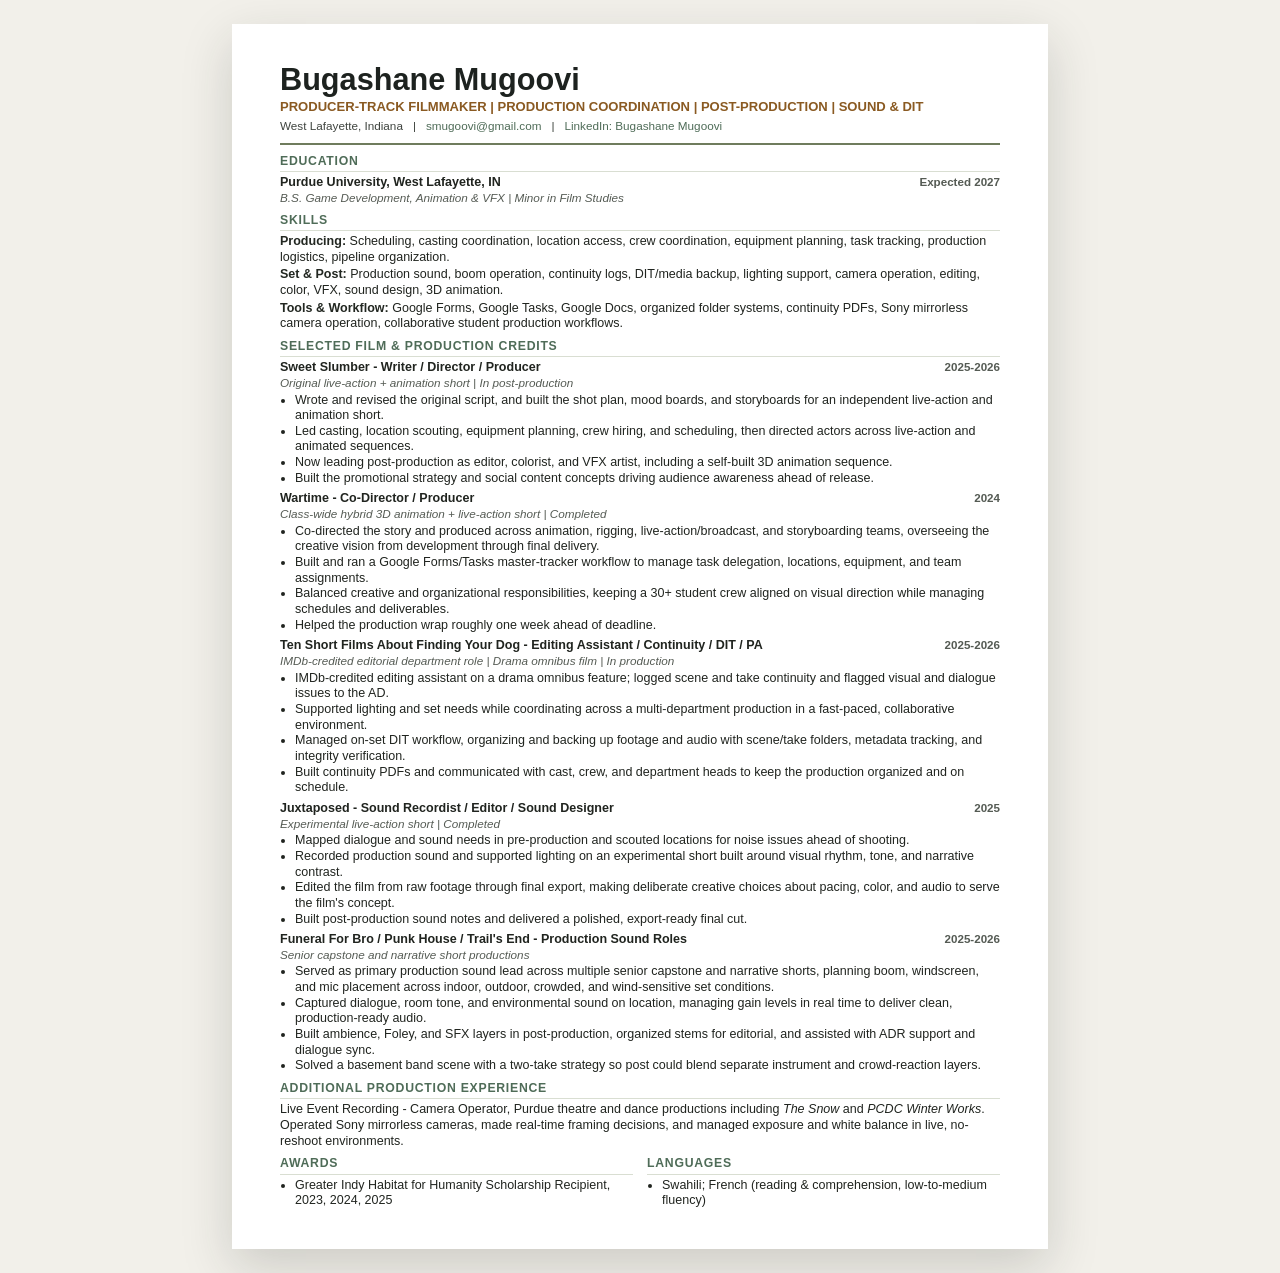
==== Bugashane_Mugoovi_Resume.html @ 5be7dc4b "Add files via upload" ====
<!doctype html>
<html lang="en">
  <head>
    <meta charset="utf-8" />
    <meta name="viewport" content="width=device-width, initial-scale=1" />
    <title>Bugashane Mugoovi | Resume</title>
    <style>
      @page {
        size: letter;
        margin: 0.45in;
      }

      * {
        box-sizing: border-box;
      }

      body {
        margin: 0;
        background: #f2f0ea;
        color: #20241f;
        font-family: Arial, Helvetica, sans-serif;
        font-size: 9.4pt;
        line-height: 1.25;
      }

      a {
        color: #4f6c58;
        text-decoration: none;
      }

      .resume {
        width: 8.5in;
        min-height: 11in;
        margin: 24px auto;
        padding: 0.42in 0.5in;
        background: #fff;
        box-shadow: 0 18px 48px rgba(35, 38, 31, 0.18);
      }

      header {
        display: grid;
        gap: 4px;
        border-bottom: 2px solid #6f7c5d;
        padding-bottom: 9px;
        margin-bottom: 9px;
      }

      h1 {
        margin: 0;
        font-size: 23pt;
        line-height: 1;
        letter-spacing: 0;
        color: #1d221f;
      }

      .headline {
        margin: 0;
        color: #8a5a22;
        font-size: 9.8pt;
        font-weight: 700;
        text-transform: uppercase;
      }

      .contact {
        display: flex;
        flex-wrap: wrap;
        gap: 4px 10px;
        color: #3f443f;
        font-size: 8.8pt;
      }

      section {
        margin-top: 7px;
      }

      h2 {
        margin: 0 0 3px;
        color: #4f6c58;
        font-size: 9.2pt;
        letter-spacing: 0.06em;
        text-transform: uppercase;
        border-bottom: 1px solid #d9ded2;
        padding-bottom: 2px;
      }

      p {
        margin: 0;
      }

      .summary {
        font-size: 9.2pt;
      }

      .item {
        margin-top: 5px;
      }

      .item:first-of-type {
        margin-top: 0;
      }

      .item-title {
        display: flex;
        justify-content: space-between;
        gap: 16px;
        align-items: baseline;
        font-weight: 700;
      }

      .item-title span:last-child {
        color: #555b54;
        font-size: 8.7pt;
        font-weight: 700;
        white-space: nowrap;
      }

      .meta {
        margin-top: 0;
        color: #555b54;
        font-size: 8.8pt;
        font-style: italic;
      }

      ul {
        margin: 2px 0 0 15px;
        padding: 0;
      }

      li {
        margin: 0;
      }

      .compact-list li {
        margin: 0;
      }

      .skills {
        display: grid;
        gap: 2px;
      }

      .skill-line strong {
        color: #222721;
      }

      .two-col {
        display: grid;
        grid-template-columns: 1fr 1fr;
        gap: 14px;
      }

      @media print {
        body {
          background: #fff;
        }

        .resume {
          width: auto;
          min-height: auto;
          margin: 0;
          padding: 0;
          box-shadow: none;
        }

        a {
          color: inherit;
        }
      }
    </style>
  </head>
  <body>
    <main class="resume">
      <header>
        <h1>Bugashane Mugoovi</h1>
        <p class="headline">Producer-Track Filmmaker | Production Coordination | Post-Production | Sound & DIT</p>
        <div class="contact" aria-label="Contact information">
          <span>West Lafayette, Indiana</span>
          <span>|</span>
          <a href="mailto:smugoovi@gmail.com">smugoovi@gmail.com</a>
          <span>|</span>
          <a href="https://www.linkedin.com/in/bugashane-mugoovi/">LinkedIn: Bugashane Mugoovi</a>
        </div>
      </header>

      <section aria-labelledby="education">
        <h2 id="education">Education</h2>
        <div class="item">
          <div class="item-title">
            <span>Purdue University, West Lafayette, IN</span>
            <span>Expected 2027</span>
          </div>
          <p class="meta">B.S. Game Development, Animation & VFX | Minor in Film Studies</p>
        </div>
      </section>

      <section aria-labelledby="skills">
        <h2 id="skills">Skills</h2>
        <div class="skills">
          <p class="skill-line"><strong>Producing:</strong> Scheduling, casting coordination, location access, crew coordination, equipment planning, task tracking, production logistics, pipeline organization.</p>
          <p class="skill-line"><strong>Set & Post:</strong> Production sound, boom operation, continuity logs, DIT/media backup, lighting support, camera operation, editing, color, VFX, sound design, 3D animation.</p>
          <p class="skill-line"><strong>Tools & Workflow:</strong> Google Forms, Google Tasks, Google Docs, organized folder systems, continuity PDFs, Sony mirrorless camera operation, collaborative student production workflows.</p>
        </div>
      </section>

      <section aria-labelledby="credits">
        <h2 id="credits">Selected Film & Production Credits</h2>

        <div class="item">
          <div class="item-title">
            <span>Sweet Slumber - Writer / Director / Producer</span>
            <span>2025-2026</span>
          </div>
          <p class="meta">Original live-action + animation short | In post-production</p>
          <ul>
            <li>Wrote and revised the original script, and built the shot plan, mood boards, and storyboards for an independent live-action and animation short.</li>
            <li>Led casting, location scouting, equipment planning, crew hiring, and scheduling, then directed actors across live-action and animated sequences.</li>
            <li>Now leading post-production as editor, colorist, and VFX artist, including a self-built 3D animation sequence.</li>
            <li>Built the promotional strategy and social content concepts driving audience awareness ahead of release.</li>
          </ul>
        </div>

        <div class="item">
          <div class="item-title">
            <span>Wartime - Co-Director / Producer</span>
            <span>2024</span>
          </div>
          <p class="meta">Class-wide hybrid 3D animation + live-action short | Completed</p>
          <ul>
            <li>Co-directed the story and produced across animation, rigging, live-action/broadcast, and storyboarding teams, overseeing the creative vision from development through final delivery.</li>
            <li>Built and ran a Google Forms/Tasks master-tracker workflow to manage task delegation, locations, equipment, and team assignments.</li>
            <li>Balanced creative and organizational responsibilities, keeping a 30+ student crew aligned on visual direction while managing schedules and deliverables.</li>
            <li>Helped the production wrap roughly one week ahead of deadline.</li>
          </ul>
        </div>

        <div class="item">
          <div class="item-title">
            <span>Ten Short Films About Finding Your Dog - Editing Assistant / Continuity / DIT / PA</span>
            <span>2025-2026</span>
          </div>
          <p class="meta">IMDb-credited editorial department role | Drama omnibus film | In production</p>
          <ul>
            <li>IMDb-credited editing assistant on a drama omnibus feature; logged scene and take continuity and flagged visual and dialogue issues to the AD.</li>
            <li>Supported lighting and set needs while coordinating across a multi-department production in a fast-paced, collaborative environment.</li>
            <li>Managed on-set DIT workflow, organizing and backing up footage and audio with scene/take folders, metadata tracking, and integrity verification.</li>
            <li>Built continuity PDFs and communicated with cast, crew, and department heads to keep the production organized and on schedule.</li>
          </ul>
        </div>

        <div class="item">
          <div class="item-title">
            <span>Juxtaposed - Sound Recordist / Editor / Sound Designer</span>
            <span>2025</span>
          </div>
          <p class="meta">Experimental live-action short | Completed</p>
          <ul>
            <li>Mapped dialogue and sound needs in pre-production and scouted locations for noise issues ahead of shooting.</li>
            <li>Recorded production sound and supported lighting on an experimental short built around visual rhythm, tone, and narrative contrast.</li>
            <li>Edited the film from raw footage through final export, making deliberate creative choices about pacing, color, and audio to serve the film's concept.</li>
            <li>Built post-production sound notes and delivered a polished, export-ready final cut.</li>
          </ul>
        </div>

        <div class="item">
          <div class="item-title">
            <span>Funeral For Bro / Punk House / Trail's End - Production Sound Roles</span>
            <span>2025-2026</span>
          </div>
          <p class="meta">Senior capstone and narrative short productions</p>
          <ul>
            <li>Served as primary production sound lead across multiple senior capstone and narrative shorts, planning boom, windscreen, and mic placement across indoor, outdoor, crowded, and wind-sensitive set conditions.</li>
            <li>Captured dialogue, room tone, and environmental sound on location, managing gain levels in real time to deliver clean, production-ready audio.</li>
            <li>Built ambience, Foley, and SFX layers in post-production, organized stems for editorial, and assisted with ADR support and dialogue sync.</li>
            <li>Solved a basement band scene with a two-take strategy so post could blend separate instrument and crowd-reaction layers.</li>
          </ul>
        </div>
      </section>

      <section aria-labelledby="additional">
        <h2 id="additional">Additional Production Experience</h2>
        <p>
          Live Event Recording - Camera Operator, Purdue theatre and dance productions including <em>The Snow</em> and
          <em>PCDC Winter Works</em>. Operated Sony mirrorless cameras, made real-time framing decisions, and managed
          exposure and white balance in live, no-reshoot environments.
        </p>
      </section>

      <section class="two-col" aria-label="Awards and languages">
        <div>
          <h2>Awards</h2>
          <ul class="compact-list">
            <li>Greater Indy Habitat for Humanity Scholarship Recipient, 2023, 2024, 2025</li>
          </ul>
        </div>
        <div>
          <h2>Languages</h2>
          <ul class="compact-list">
            <li>Swahili; French (reading & comprehension, low-to-medium fluency)</li>
          </ul>
        </div>
      </section>
    </main>
  </body>
</html>
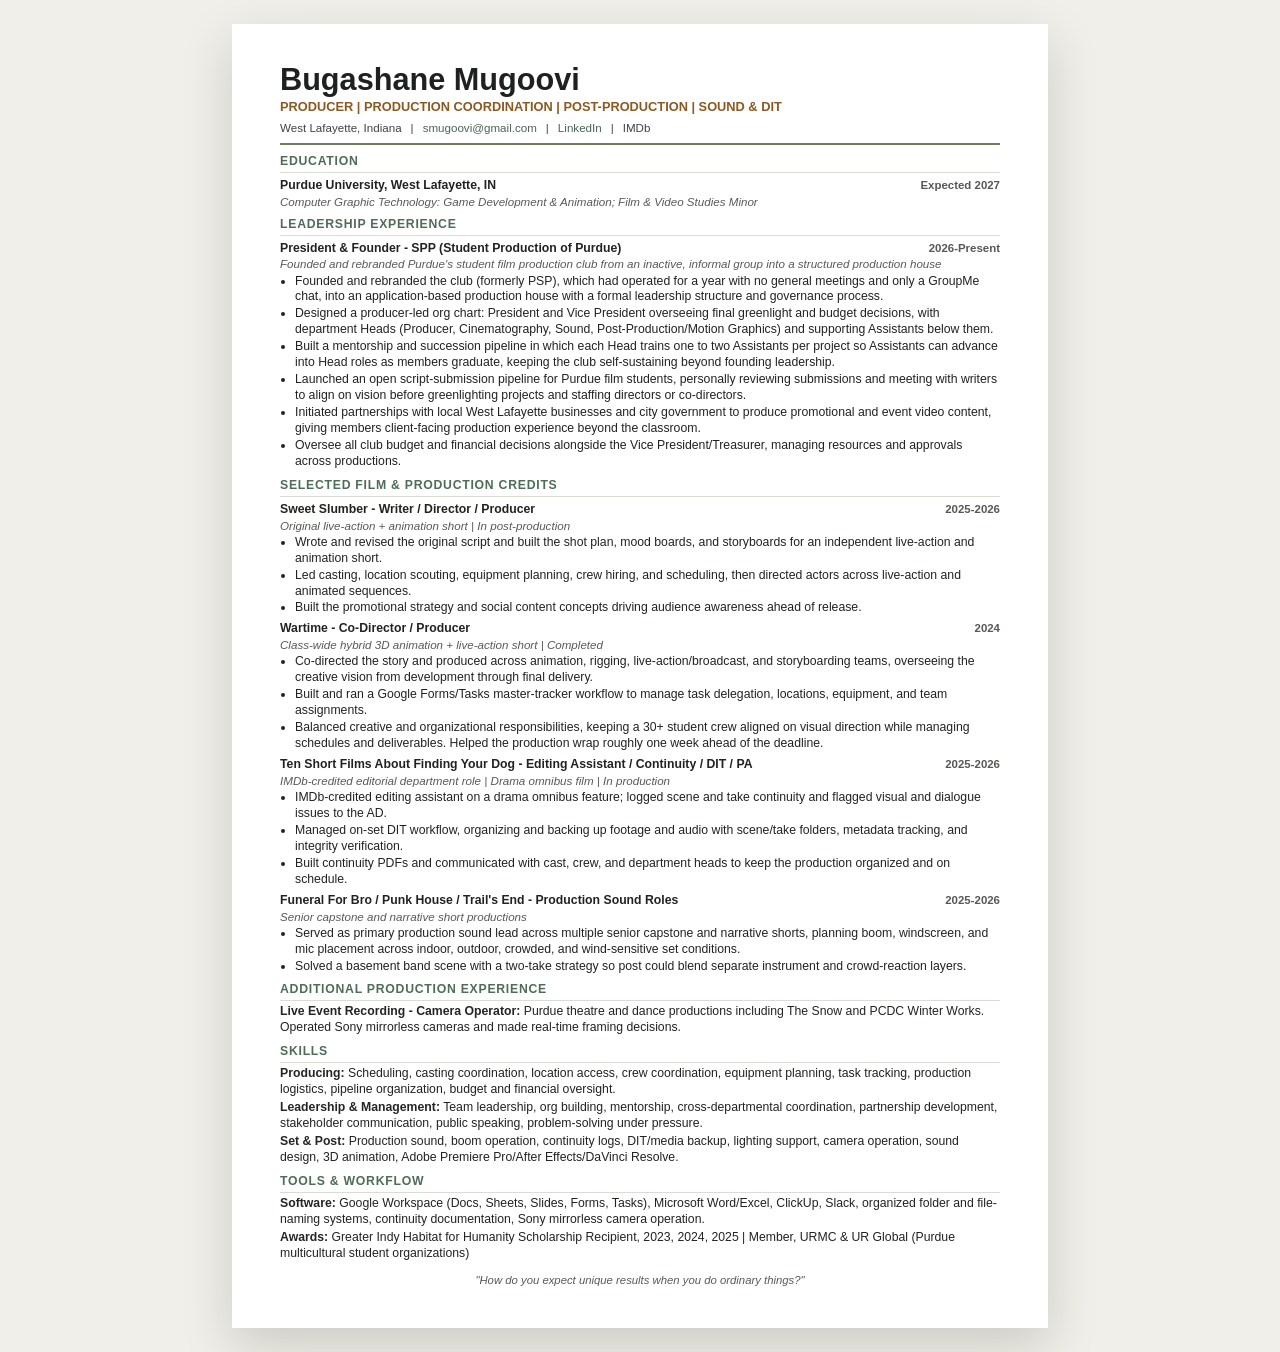
==== commit 37562a58: "Add files via upload" ====
--- a/Bugashane_Mugoovi_Resume.html
+++ b/Bugashane_Mugoovi_Resume.html
@@ -5,300 +5,126 @@
     <meta name="viewport" content="width=device-width, initial-scale=1" />
     <title>Bugashane Mugoovi | Resume</title>
     <style>
-      @page {
-        size: letter;
-        margin: 0.45in;
-      }
-
-      * {
-        box-sizing: border-box;
-      }
-
-      body {
-        margin: 0;
-        background: #f2f0ea;
-        color: #20241f;
-        font-family: Arial, Helvetica, sans-serif;
-        font-size: 9.4pt;
-        line-height: 1.25;
-      }
-
-      a {
-        color: #4f6c58;
-        text-decoration: none;
-      }
-
-      .resume {
-        width: 8.5in;
-        min-height: 11in;
-        margin: 24px auto;
-        padding: 0.42in 0.5in;
-        background: #fff;
-        box-shadow: 0 18px 48px rgba(35, 38, 31, 0.18);
-      }
-
-      header {
-        display: grid;
-        gap: 4px;
-        border-bottom: 2px solid #6f7c5d;
-        padding-bottom: 9px;
-        margin-bottom: 9px;
-      }
-
-      h1 {
-        margin: 0;
-        font-size: 23pt;
-        line-height: 1;
-        letter-spacing: 0;
-        color: #1d221f;
-      }
-
-      .headline {
-        margin: 0;
-        color: #8a5a22;
-        font-size: 9.8pt;
-        font-weight: 700;
-        text-transform: uppercase;
-      }
-
-      .contact {
-        display: flex;
-        flex-wrap: wrap;
-        gap: 4px 10px;
-        color: #3f443f;
-        font-size: 8.8pt;
-      }
-
-      section {
-        margin-top: 7px;
-      }
-
-      h2 {
-        margin: 0 0 3px;
-        color: #4f6c58;
-        font-size: 9.2pt;
-        letter-spacing: 0.06em;
-        text-transform: uppercase;
-        border-bottom: 1px solid #d9ded2;
-        padding-bottom: 2px;
-      }
-
-      p {
-        margin: 0;
-      }
-
-      .summary {
-        font-size: 9.2pt;
-      }
-
-      .item {
-        margin-top: 5px;
-      }
-
-      .item:first-of-type {
-        margin-top: 0;
-      }
-
-      .item-title {
-        display: flex;
-        justify-content: space-between;
-        gap: 16px;
-        align-items: baseline;
-        font-weight: 700;
-      }
-
-      .item-title span:last-child {
-        color: #555b54;
-        font-size: 8.7pt;
-        font-weight: 700;
-        white-space: nowrap;
-      }
-
-      .meta {
-        margin-top: 0;
-        color: #555b54;
-        font-size: 8.8pt;
-        font-style: italic;
-      }
-
-      ul {
-        margin: 2px 0 0 15px;
-        padding: 0;
-      }
-
-      li {
-        margin: 0;
-      }
-
-      .compact-list li {
-        margin: 0;
-      }
-
-      .skills {
-        display: grid;
-        gap: 2px;
-      }
-
-      .skill-line strong {
-        color: #222721;
-      }
-
-      .two-col {
-        display: grid;
-        grid-template-columns: 1fr 1fr;
-        gap: 14px;
-      }
-
-      @media print {
-        body {
-          background: #fff;
-        }
-
-        .resume {
-          width: auto;
-          min-height: auto;
-          margin: 0;
-          padding: 0;
-          box-shadow: none;
-        }
-
-        a {
-          color: inherit;
-        }
-      }
+      @page { size: letter; margin: 0.45in; }
+      * { box-sizing: border-box; }
+      body { margin: 0; background: #f1efe9; color: #20241f; font-family: Arial, Helvetica, sans-serif; font-size: 9.2pt; line-height: 1.3; }
+      a { color: #496554; text-decoration: none; }
+      .resume { width: 8.5in; min-height: 11in; margin: 24px auto; padding: 0.42in 0.5in; background: #fff; box-shadow: 0 18px 48px rgba(35, 38, 31, 0.18); }
+      header { display: grid; gap: 4px; margin-bottom: 9px; padding-bottom: 8px; border-bottom: 2px solid #6f7c5d; }
+      h1 { margin: 0; color: #1d221f; font-size: 23pt; line-height: 1; }
+      .headline { margin: 0; color: #8a5a22; font-size: 9.6pt; font-weight: 700; text-transform: uppercase; }
+      .contact { display: flex; flex-wrap: wrap; gap: 3px 9px; color: #3f443f; font-size: 8.7pt; }
+      section { margin-top: 8px; }
+      h2 { margin: 0 0 3px; padding-bottom: 2px; border-bottom: 1px solid #d9ded2; color: #4f6c58; font-size: 9.2pt; letter-spacing: 0.06em; text-transform: uppercase; }
+      p { margin: 0; }
+      .item { margin-top: 5px; }
+      .item-title { display: flex; align-items: baseline; justify-content: space-between; gap: 14px; font-weight: 700; }
+      .item-title span:last-child { color: #555b54; font-size: 8.6pt; white-space: nowrap; }
+      .meta { color: #555b54; font-size: 8.7pt; font-style: italic; }
+      ul { margin: 2px 0 0 15px; padding: 0; }
+      li { margin: 0 0 1px; }
+      .skill-line { margin-top: 2px; }
+      .skill-line strong { color: #222721; }
+      .closing-quote { margin-top: 11px; color: #555b54; font-size: 8.5pt; font-style: italic; text-align: center; }
+      @media print { body { background: #fff; } .resume { width: auto; min-height: auto; margin: 0; padding: 0; box-shadow: none; } a { color: inherit; } }
+      @media (max-width: 760px) { .resume { width: 100%; margin: 0; padding: 24px 20px; box-shadow: none; } .item-title { display: block; } .item-title span:last-child { display: block; margin-top: 2px; } }
     </style>
   </head>
   <body>
     <main class="resume">
       <header>
         <h1>Bugashane Mugoovi</h1>
-        <p class="headline">Producer-Track Filmmaker | Production Coordination | Post-Production | Sound & DIT</p>
-        <div class="contact" aria-label="Contact information">
-          <span>West Lafayette, Indiana</span>
-          <span>|</span>
-          <a href="mailto:smugoovi@gmail.com">smugoovi@gmail.com</a>
-          <span>|</span>
-          <a href="https://www.linkedin.com/in/bugashane-mugoovi/">LinkedIn: Bugashane Mugoovi</a>
+        <p class="headline">Producer | Production Coordination | Post-Production | Sound &amp; DIT</p>
+        <div class="contact">
+          <span>West Lafayette, Indiana</span><span>|</span>
+          <a href="mailto:smugoovi@gmail.com">smugoovi@gmail.com</a><span>|</span>
+          <a href="https://www.linkedin.com/in/bugashane-mugoovi/">LinkedIn</a><span>|</span>
+          <span>IMDb</span>
         </div>
       </header>
 
-      <section aria-labelledby="education">
-        <h2 id="education">Education</h2>
+      <section>
+        <h2>Education</h2>
         <div class="item">
-          <div class="item-title">
-            <span>Purdue University, West Lafayette, IN</span>
-            <span>Expected 2027</span>
-          </div>
-          <p class="meta">B.S. Game Development, Animation & VFX | Minor in Film Studies</p>
+          <div class="item-title"><span>Purdue University, West Lafayette, IN</span><span>Expected 2027</span></div>
+          <p class="meta">Computer Graphic Technology: Game Development &amp; Animation; Film &amp; Video Studies Minor</p>
         </div>
       </section>
 
-      <section aria-labelledby="skills">
-        <h2 id="skills">Skills</h2>
-        <div class="skills">
-          <p class="skill-line"><strong>Producing:</strong> Scheduling, casting coordination, location access, crew coordination, equipment planning, task tracking, production logistics, pipeline organization.</p>
-          <p class="skill-line"><strong>Set & Post:</strong> Production sound, boom operation, continuity logs, DIT/media backup, lighting support, camera operation, editing, color, VFX, sound design, 3D animation.</p>
-          <p class="skill-line"><strong>Tools & Workflow:</strong> Google Forms, Google Tasks, Google Docs, organized folder systems, continuity PDFs, Sony mirrorless camera operation, collaborative student production workflows.</p>
+      <section>
+        <h2>Leadership Experience</h2>
+        <div class="item">
+          <div class="item-title"><span>President &amp; Founder - SPP (Student Production of Purdue)</span><span>2026-Present</span></div>
+          <p class="meta">Founded and rebranded Purdue's student film production club from an inactive, informal group into a structured production house</p>
+          <ul>
+            <li>Founded and rebranded the club (formerly PSP), which had operated for a year with no general meetings and only a GroupMe chat, into an application-based production house with a formal leadership structure and governance process.</li>
+            <li>Designed a producer-led org chart: President and Vice President overseeing final greenlight and budget decisions, with department Heads (Producer, Cinematography, Sound, Post-Production/Motion Graphics) and supporting Assistants below them.</li>
+            <li>Built a mentorship and succession pipeline in which each Head trains one to two Assistants per project so Assistants can advance into Head roles as members graduate, keeping the club self-sustaining beyond founding leadership.</li>
+            <li>Launched an open script-submission pipeline for Purdue film students, personally reviewing submissions and meeting with writers to align on vision before greenlighting projects and staffing directors or co-directors.</li>
+            <li>Initiated partnerships with local West Lafayette businesses and city government to produce promotional and event video content, giving members client-facing production experience beyond the classroom.</li>
+            <li>Oversee all club budget and financial decisions alongside the Vice President/Treasurer, managing resources and approvals across productions.</li>
+          </ul>
         </div>
       </section>
 
-      <section aria-labelledby="credits">
-        <h2 id="credits">Selected Film & Production Credits</h2>
-
+      <section>
+        <h2>Selected Film &amp; Production Credits</h2>
         <div class="item">
-          <div class="item-title">
-            <span>Sweet Slumber - Writer / Director / Producer</span>
-            <span>2025-2026</span>
-          </div>
+          <div class="item-title"><span>Sweet Slumber - Writer / Director / Producer</span><span>2025-2026</span></div>
           <p class="meta">Original live-action + animation short | In post-production</p>
           <ul>
-            <li>Wrote and revised the original script, and built the shot plan, mood boards, and storyboards for an independent live-action and animation short.</li>
+            <li>Wrote and revised the original script and built the shot plan, mood boards, and storyboards for an independent live-action and animation short.</li>
             <li>Led casting, location scouting, equipment planning, crew hiring, and scheduling, then directed actors across live-action and animated sequences.</li>
-            <li>Now leading post-production as editor, colorist, and VFX artist, including a self-built 3D animation sequence.</li>
             <li>Built the promotional strategy and social content concepts driving audience awareness ahead of release.</li>
           </ul>
         </div>
-
         <div class="item">
-          <div class="item-title">
-            <span>Wartime - Co-Director / Producer</span>
-            <span>2024</span>
-          </div>
+          <div class="item-title"><span>Wartime - Co-Director / Producer</span><span>2024</span></div>
           <p class="meta">Class-wide hybrid 3D animation + live-action short | Completed</p>
           <ul>
             <li>Co-directed the story and produced across animation, rigging, live-action/broadcast, and storyboarding teams, overseeing the creative vision from development through final delivery.</li>
             <li>Built and ran a Google Forms/Tasks master-tracker workflow to manage task delegation, locations, equipment, and team assignments.</li>
-            <li>Balanced creative and organizational responsibilities, keeping a 30+ student crew aligned on visual direction while managing schedules and deliverables.</li>
-            <li>Helped the production wrap roughly one week ahead of deadline.</li>
+            <li>Balanced creative and organizational responsibilities, keeping a 30+ student crew aligned on visual direction while managing schedules and deliverables. Helped the production wrap roughly one week ahead of the deadline.</li>
           </ul>
         </div>
-
         <div class="item">
-          <div class="item-title">
-            <span>Ten Short Films About Finding Your Dog - Editing Assistant / Continuity / DIT / PA</span>
-            <span>2025-2026</span>
-          </div>
+          <div class="item-title"><span>Ten Short Films About Finding Your Dog - Editing Assistant / Continuity / DIT / PA</span><span>2025-2026</span></div>
           <p class="meta">IMDb-credited editorial department role | Drama omnibus film | In production</p>
           <ul>
             <li>IMDb-credited editing assistant on a drama omnibus feature; logged scene and take continuity and flagged visual and dialogue issues to the AD.</li>
-            <li>Supported lighting and set needs while coordinating across a multi-department production in a fast-paced, collaborative environment.</li>
             <li>Managed on-set DIT workflow, organizing and backing up footage and audio with scene/take folders, metadata tracking, and integrity verification.</li>
             <li>Built continuity PDFs and communicated with cast, crew, and department heads to keep the production organized and on schedule.</li>
           </ul>
         </div>
-
         <div class="item">
-          <div class="item-title">
-            <span>Juxtaposed - Sound Recordist / Editor / Sound Designer</span>
-            <span>2025</span>
-          </div>
-          <p class="meta">Experimental live-action short | Completed</p>
-          <ul>
-            <li>Mapped dialogue and sound needs in pre-production and scouted locations for noise issues ahead of shooting.</li>
-            <li>Recorded production sound and supported lighting on an experimental short built around visual rhythm, tone, and narrative contrast.</li>
-            <li>Edited the film from raw footage through final export, making deliberate creative choices about pacing, color, and audio to serve the film's concept.</li>
-            <li>Built post-production sound notes and delivered a polished, export-ready final cut.</li>
-          </ul>
-        </div>
-
-        <div class="item">
-          <div class="item-title">
-            <span>Funeral For Bro / Punk House / Trail's End - Production Sound Roles</span>
-            <span>2025-2026</span>
-          </div>
+          <div class="item-title"><span>Funeral For Bro / Punk House / Trail's End - Production Sound Roles</span><span>2025-2026</span></div>
           <p class="meta">Senior capstone and narrative short productions</p>
           <ul>
             <li>Served as primary production sound lead across multiple senior capstone and narrative shorts, planning boom, windscreen, and mic placement across indoor, outdoor, crowded, and wind-sensitive set conditions.</li>
-            <li>Captured dialogue, room tone, and environmental sound on location, managing gain levels in real time to deliver clean, production-ready audio.</li>
-            <li>Built ambience, Foley, and SFX layers in post-production, organized stems for editorial, and assisted with ADR support and dialogue sync.</li>
             <li>Solved a basement band scene with a two-take strategy so post could blend separate instrument and crowd-reaction layers.</li>
           </ul>
         </div>
       </section>
 
-      <section aria-labelledby="additional">
-        <h2 id="additional">Additional Production Experience</h2>
-        <p>
-          Live Event Recording - Camera Operator, Purdue theatre and dance productions including <em>The Snow</em> and
-          <em>PCDC Winter Works</em>. Operated Sony mirrorless cameras, made real-time framing decisions, and managed
-          exposure and white balance in live, no-reshoot environments.
-        </p>
+      <section>
+        <h2>Additional Production Experience</h2>
+        <p class="skill-line"><strong>Live Event Recording - Camera Operator:</strong> Purdue theatre and dance productions including The Snow and PCDC Winter Works. Operated Sony mirrorless cameras and made real-time framing decisions.</p>
       </section>
 
-      <section class="two-col" aria-label="Awards and languages">
-        <div>
-          <h2>Awards</h2>
-          <ul class="compact-list">
-            <li>Greater Indy Habitat for Humanity Scholarship Recipient, 2023, 2024, 2025</li>
-          </ul>
-        </div>
-        <div>
-          <h2>Languages</h2>
-          <ul class="compact-list">
-            <li>Swahili; French (reading & comprehension, low-to-medium fluency)</li>
-          </ul>
-        </div>
+      <section>
+        <h2>Skills</h2>
+        <p class="skill-line"><strong>Producing:</strong> Scheduling, casting coordination, location access, crew coordination, equipment planning, task tracking, production logistics, pipeline organization, budget and financial oversight.</p>
+        <p class="skill-line"><strong>Leadership &amp; Management:</strong> Team leadership, org building, mentorship, cross-departmental coordination, partnership development, stakeholder communication, public speaking, problem-solving under pressure.</p>
+        <p class="skill-line"><strong>Set &amp; Post:</strong> Production sound, boom operation, continuity logs, DIT/media backup, lighting support, camera operation, sound design, 3D animation, Adobe Premiere Pro/After Effects/DaVinci Resolve.</p>
       </section>
+
+      <section>
+        <h2>Tools &amp; Workflow</h2>
+        <p class="skill-line"><strong>Software:</strong> Google Workspace (Docs, Sheets, Slides, Forms, Tasks), Microsoft Word/Excel, ClickUp, Slack, organized folder and file-naming systems, continuity documentation, Sony mirrorless camera operation.</p>
+        <p class="skill-line"><strong>Awards:</strong> Greater Indy Habitat for Humanity Scholarship Recipient, 2023, 2024, 2025 | Member, URMC &amp; UR Global (Purdue multicultural student organizations)</p>
+      </section>
+
+      <p class="closing-quote">"How do you expect unique results when you do ordinary things?"</p>
     </main>
   </body>
 </html>
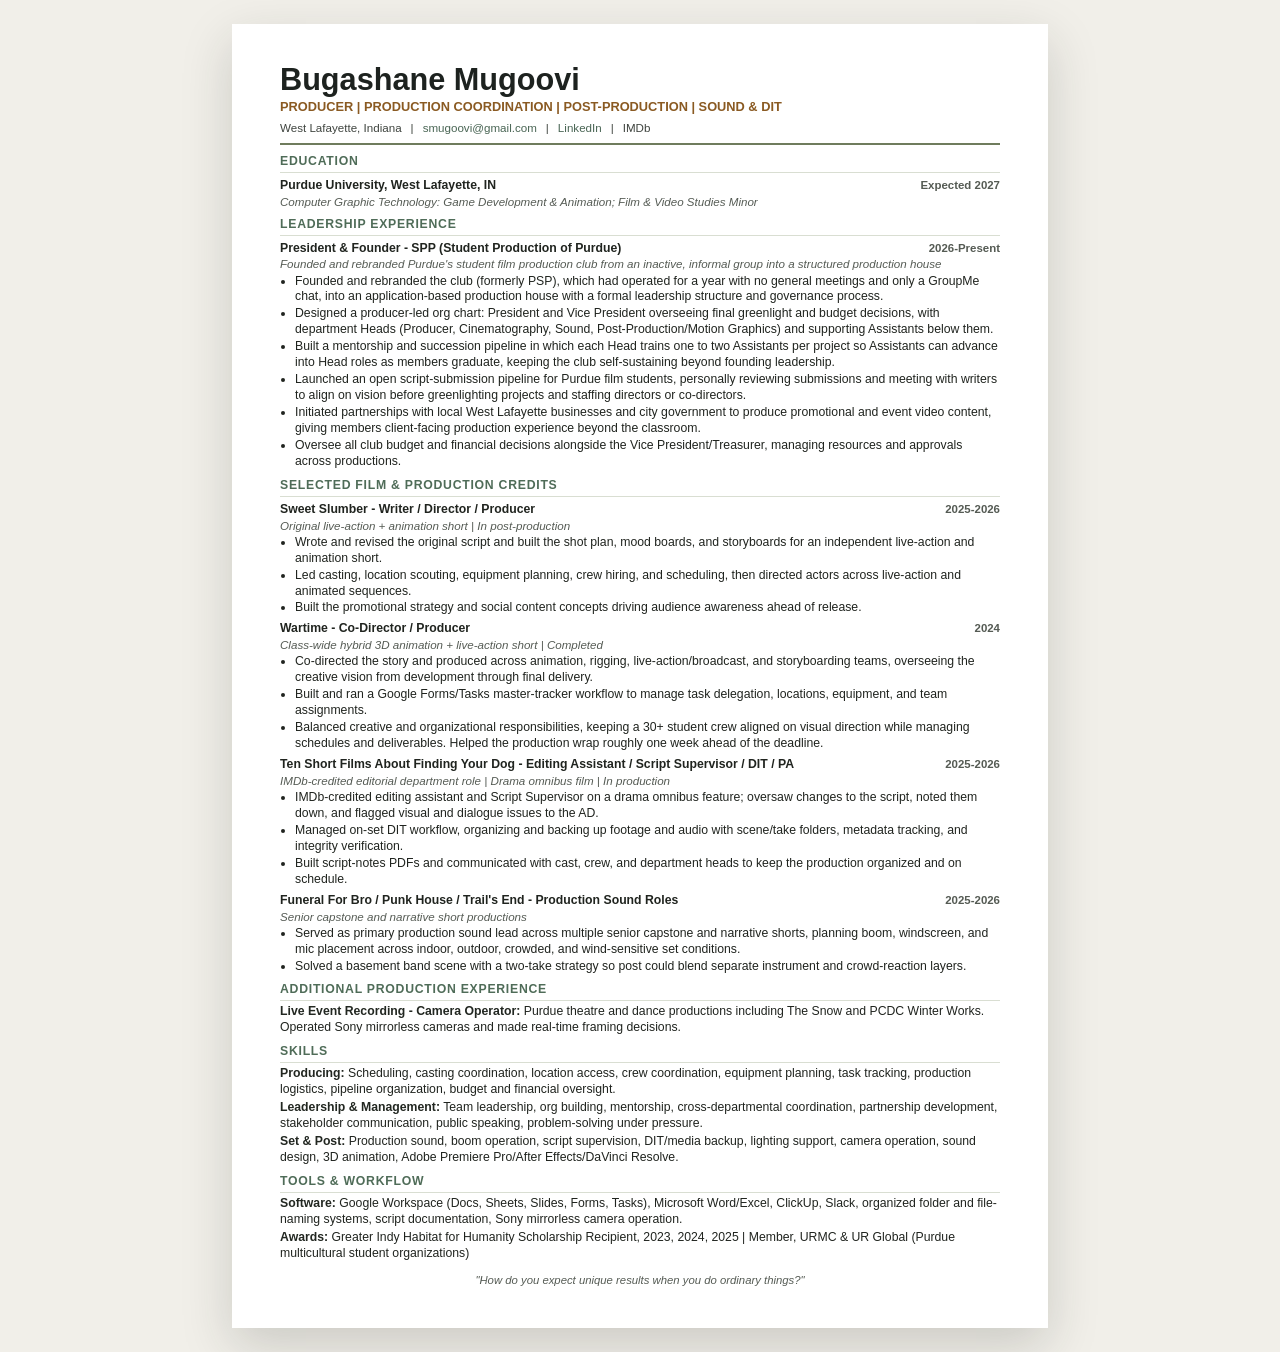
==== commit abbf37b3: "Update portfolio: IMDb, project copy, carousel, and filmography" ====
--- a/Bugashane_Mugoovi_Resume.html
+++ b/Bugashane_Mugoovi_Resume.html
@@ -88,12 +88,12 @@
           </ul>
         </div>
         <div class="item">
-          <div class="item-title"><span>Ten Short Films About Finding Your Dog - Editing Assistant / Continuity / DIT / PA</span><span>2025-2026</span></div>
+          <div class="item-title"><span>Ten Short Films About Finding Your Dog - Editing Assistant / Script Supervisor / DIT / PA</span><span>2025-2026</span></div>
           <p class="meta">IMDb-credited editorial department role | Drama omnibus film | In production</p>
           <ul>
-            <li>IMDb-credited editing assistant on a drama omnibus feature; logged scene and take continuity and flagged visual and dialogue issues to the AD.</li>
+            <li>IMDb-credited editing assistant and Script Supervisor on a drama omnibus feature; oversaw changes to the script, noted them down, and flagged visual and dialogue issues to the AD.</li>
             <li>Managed on-set DIT workflow, organizing and backing up footage and audio with scene/take folders, metadata tracking, and integrity verification.</li>
-            <li>Built continuity PDFs and communicated with cast, crew, and department heads to keep the production organized and on schedule.</li>
+            <li>Built script-notes PDFs and communicated with cast, crew, and department heads to keep the production organized and on schedule.</li>
           </ul>
         </div>
         <div class="item">
@@ -115,12 +115,12 @@
         <h2>Skills</h2>
         <p class="skill-line"><strong>Producing:</strong> Scheduling, casting coordination, location access, crew coordination, equipment planning, task tracking, production logistics, pipeline organization, budget and financial oversight.</p>
         <p class="skill-line"><strong>Leadership &amp; Management:</strong> Team leadership, org building, mentorship, cross-departmental coordination, partnership development, stakeholder communication, public speaking, problem-solving under pressure.</p>
-        <p class="skill-line"><strong>Set &amp; Post:</strong> Production sound, boom operation, continuity logs, DIT/media backup, lighting support, camera operation, sound design, 3D animation, Adobe Premiere Pro/After Effects/DaVinci Resolve.</p>
+        <p class="skill-line"><strong>Set &amp; Post:</strong> Production sound, boom operation, script supervision, DIT/media backup, lighting support, camera operation, sound design, 3D animation, Adobe Premiere Pro/After Effects/DaVinci Resolve.</p>
       </section>
 
       <section>
         <h2>Tools &amp; Workflow</h2>
-        <p class="skill-line"><strong>Software:</strong> Google Workspace (Docs, Sheets, Slides, Forms, Tasks), Microsoft Word/Excel, ClickUp, Slack, organized folder and file-naming systems, continuity documentation, Sony mirrorless camera operation.</p>
+        <p class="skill-line"><strong>Software:</strong> Google Workspace (Docs, Sheets, Slides, Forms, Tasks), Microsoft Word/Excel, ClickUp, Slack, organized folder and file-naming systems, script documentation, Sony mirrorless camera operation.</p>
         <p class="skill-line"><strong>Awards:</strong> Greater Indy Habitat for Humanity Scholarship Recipient, 2023, 2024, 2025 | Member, URMC &amp; UR Global (Purdue multicultural student organizations)</p>
       </section>
 
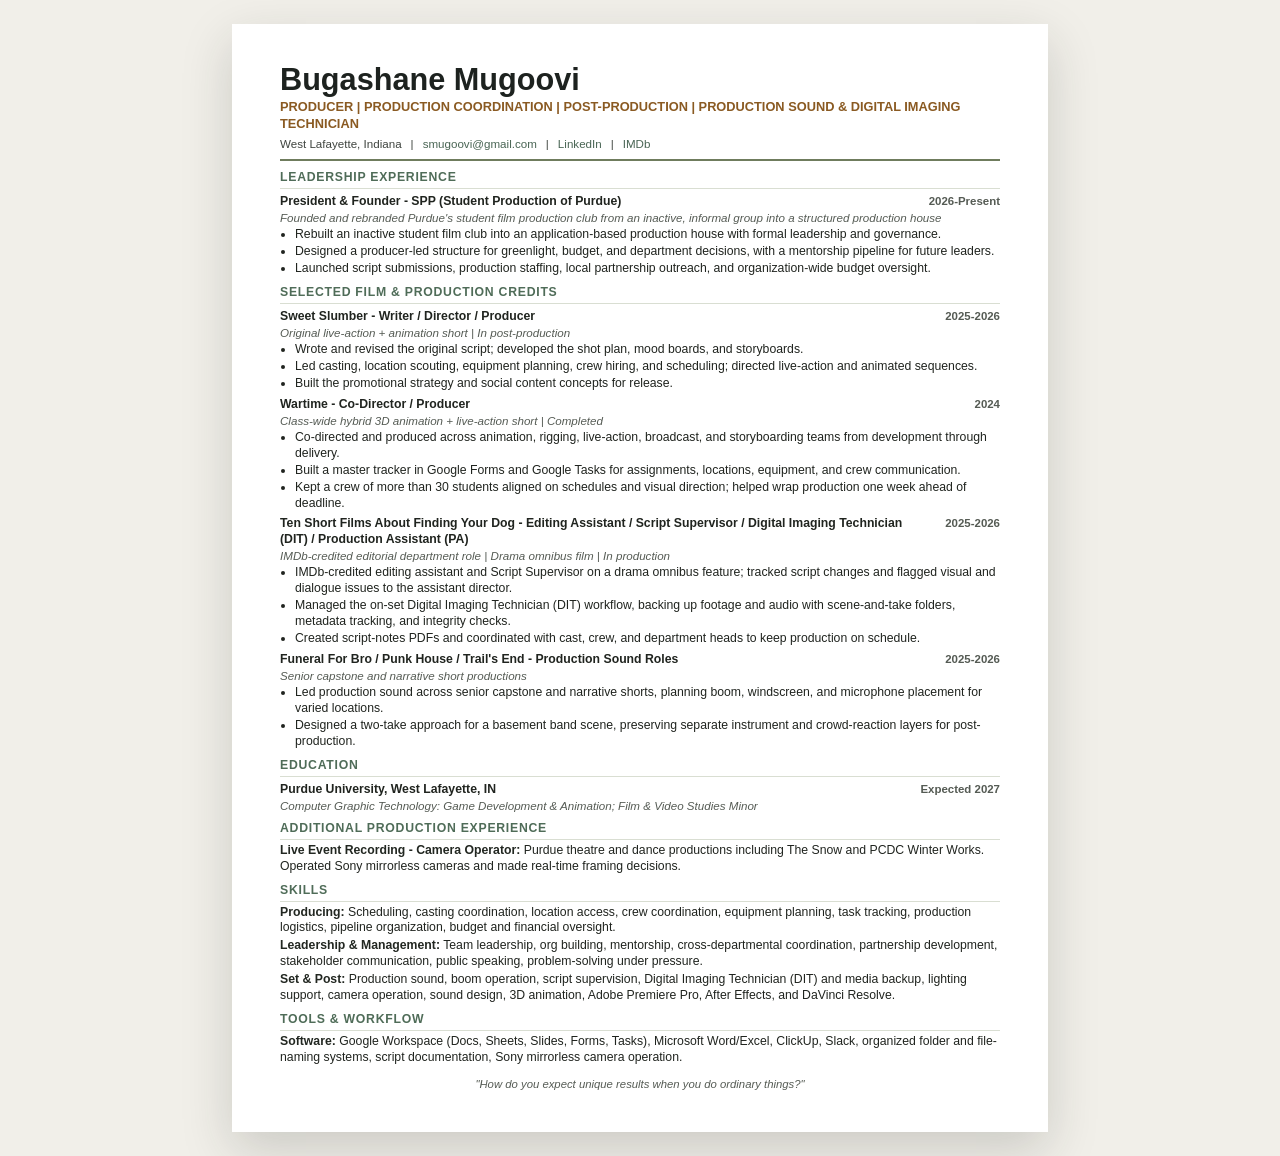
==== commit e2850524: "Update resume layout and IMDb link" ====
--- a/Bugashane_Mugoovi_Resume.html
+++ b/Bugashane_Mugoovi_Resume.html
@@ -34,22 +34,14 @@
     <main class="resume">
       <header>
         <h1>Bugashane Mugoovi</h1>
-        <p class="headline">Producer | Production Coordination | Post-Production | Sound &amp; DIT</p>
+        <p class="headline">Producer | Production Coordination | Post-Production | Production Sound &amp; Digital Imaging Technician</p>
         <div class="contact">
           <span>West Lafayette, Indiana</span><span>|</span>
           <a href="mailto:smugoovi@gmail.com">smugoovi@gmail.com</a><span>|</span>
           <a href="https://www.linkedin.com/in/bugashane-mugoovi/">LinkedIn</a><span>|</span>
-          <span>IMDb</span>
+          <a href="https://www.imdb.com/name/nm18437627/?ref_=nmmi_ov_bk">IMDb</a>
         </div>
       </header>
-
-      <section>
-        <h2>Education</h2>
-        <div class="item">
-          <div class="item-title"><span>Purdue University, West Lafayette, IN</span><span>Expected 2027</span></div>
-          <p class="meta">Computer Graphic Technology: Game Development &amp; Animation; Film &amp; Video Studies Minor</p>
-        </div>
-      </section>
 
       <section>
         <h2>Leadership Experience</h2>
@@ -57,12 +49,9 @@
           <div class="item-title"><span>President &amp; Founder - SPP (Student Production of Purdue)</span><span>2026-Present</span></div>
           <p class="meta">Founded and rebranded Purdue's student film production club from an inactive, informal group into a structured production house</p>
           <ul>
-            <li>Founded and rebranded the club (formerly PSP), which had operated for a year with no general meetings and only a GroupMe chat, into an application-based production house with a formal leadership structure and governance process.</li>
-            <li>Designed a producer-led org chart: President and Vice President overseeing final greenlight and budget decisions, with department Heads (Producer, Cinematography, Sound, Post-Production/Motion Graphics) and supporting Assistants below them.</li>
-            <li>Built a mentorship and succession pipeline in which each Head trains one to two Assistants per project so Assistants can advance into Head roles as members graduate, keeping the club self-sustaining beyond founding leadership.</li>
-            <li>Launched an open script-submission pipeline for Purdue film students, personally reviewing submissions and meeting with writers to align on vision before greenlighting projects and staffing directors or co-directors.</li>
-            <li>Initiated partnerships with local West Lafayette businesses and city government to produce promotional and event video content, giving members client-facing production experience beyond the classroom.</li>
-            <li>Oversee all club budget and financial decisions alongside the Vice President/Treasurer, managing resources and approvals across productions.</li>
+            <li>Rebuilt an inactive student film club into an application-based production house with formal leadership and governance.</li>
+            <li>Designed a producer-led structure for greenlight, budget, and department decisions, with a mentorship pipeline for future leaders.</li>
+            <li>Launched script submissions, production staffing, local partnership outreach, and organization-wide budget oversight.</li>
           </ul>
         </div>
       </section>
@@ -73,36 +62,44 @@
           <div class="item-title"><span>Sweet Slumber - Writer / Director / Producer</span><span>2025-2026</span></div>
           <p class="meta">Original live-action + animation short | In post-production</p>
           <ul>
-            <li>Wrote and revised the original script and built the shot plan, mood boards, and storyboards for an independent live-action and animation short.</li>
-            <li>Led casting, location scouting, equipment planning, crew hiring, and scheduling, then directed actors across live-action and animated sequences.</li>
-            <li>Built the promotional strategy and social content concepts driving audience awareness ahead of release.</li>
+            <li>Wrote and revised the original script; developed the shot plan, mood boards, and storyboards.</li>
+            <li>Led casting, location scouting, equipment planning, crew hiring, and scheduling; directed live-action and animated sequences.</li>
+            <li>Built the promotional strategy and social content concepts for release.</li>
           </ul>
         </div>
         <div class="item">
           <div class="item-title"><span>Wartime - Co-Director / Producer</span><span>2024</span></div>
           <p class="meta">Class-wide hybrid 3D animation + live-action short | Completed</p>
           <ul>
-            <li>Co-directed the story and produced across animation, rigging, live-action/broadcast, and storyboarding teams, overseeing the creative vision from development through final delivery.</li>
-            <li>Built and ran a Google Forms/Tasks master-tracker workflow to manage task delegation, locations, equipment, and team assignments.</li>
-            <li>Balanced creative and organizational responsibilities, keeping a 30+ student crew aligned on visual direction while managing schedules and deliverables. Helped the production wrap roughly one week ahead of the deadline.</li>
+            <li>Co-directed and produced across animation, rigging, live-action, broadcast, and storyboarding teams from development through delivery.</li>
+            <li>Built a master tracker in Google Forms and Google Tasks for assignments, locations, equipment, and crew communication.</li>
+            <li>Kept a crew of more than 30 students aligned on schedules and visual direction; helped wrap production one week ahead of deadline.</li>
           </ul>
         </div>
         <div class="item">
-          <div class="item-title"><span>Ten Short Films About Finding Your Dog - Editing Assistant / Script Supervisor / DIT / PA</span><span>2025-2026</span></div>
+          <div class="item-title"><span>Ten Short Films About Finding Your Dog - Editing Assistant / Script Supervisor / Digital Imaging Technician (DIT) / Production Assistant (PA)</span><span>2025-2026</span></div>
           <p class="meta">IMDb-credited editorial department role | Drama omnibus film | In production</p>
           <ul>
-            <li>IMDb-credited editing assistant and Script Supervisor on a drama omnibus feature; oversaw changes to the script, noted them down, and flagged visual and dialogue issues to the AD.</li>
-            <li>Managed on-set DIT workflow, organizing and backing up footage and audio with scene/take folders, metadata tracking, and integrity verification.</li>
-            <li>Built script-notes PDFs and communicated with cast, crew, and department heads to keep the production organized and on schedule.</li>
+            <li>IMDb-credited editing assistant and Script Supervisor on a drama omnibus feature; tracked script changes and flagged visual and dialogue issues to the assistant director.</li>
+            <li>Managed the on-set Digital Imaging Technician (DIT) workflow, backing up footage and audio with scene-and-take folders, metadata tracking, and integrity checks.</li>
+            <li>Created script-notes PDFs and coordinated with cast, crew, and department heads to keep production on schedule.</li>
           </ul>
         </div>
         <div class="item">
           <div class="item-title"><span>Funeral For Bro / Punk House / Trail's End - Production Sound Roles</span><span>2025-2026</span></div>
           <p class="meta">Senior capstone and narrative short productions</p>
           <ul>
-            <li>Served as primary production sound lead across multiple senior capstone and narrative shorts, planning boom, windscreen, and mic placement across indoor, outdoor, crowded, and wind-sensitive set conditions.</li>
-            <li>Solved a basement band scene with a two-take strategy so post could blend separate instrument and crowd-reaction layers.</li>
+            <li>Led production sound across senior capstone and narrative shorts, planning boom, windscreen, and microphone placement for varied locations.</li>
+            <li>Designed a two-take approach for a basement band scene, preserving separate instrument and crowd-reaction layers for post-production.</li>
           </ul>
+        </div>
+      </section>
+
+      <section>
+        <h2>Education</h2>
+        <div class="item">
+          <div class="item-title"><span>Purdue University, West Lafayette, IN</span><span>Expected 2027</span></div>
+          <p class="meta">Computer Graphic Technology: Game Development &amp; Animation; Film &amp; Video Studies Minor</p>
         </div>
       </section>
 
@@ -115,13 +112,12 @@
         <h2>Skills</h2>
         <p class="skill-line"><strong>Producing:</strong> Scheduling, casting coordination, location access, crew coordination, equipment planning, task tracking, production logistics, pipeline organization, budget and financial oversight.</p>
         <p class="skill-line"><strong>Leadership &amp; Management:</strong> Team leadership, org building, mentorship, cross-departmental coordination, partnership development, stakeholder communication, public speaking, problem-solving under pressure.</p>
-        <p class="skill-line"><strong>Set &amp; Post:</strong> Production sound, boom operation, script supervision, DIT/media backup, lighting support, camera operation, sound design, 3D animation, Adobe Premiere Pro/After Effects/DaVinci Resolve.</p>
+        <p class="skill-line"><strong>Set &amp; Post:</strong> Production sound, boom operation, script supervision, Digital Imaging Technician (DIT) and media backup, lighting support, camera operation, sound design, 3D animation, Adobe Premiere Pro, After Effects, and DaVinci Resolve.</p>
       </section>
 
       <section>
         <h2>Tools &amp; Workflow</h2>
         <p class="skill-line"><strong>Software:</strong> Google Workspace (Docs, Sheets, Slides, Forms, Tasks), Microsoft Word/Excel, ClickUp, Slack, organized folder and file-naming systems, script documentation, Sony mirrorless camera operation.</p>
-        <p class="skill-line"><strong>Awards:</strong> Greater Indy Habitat for Humanity Scholarship Recipient, 2023, 2024, 2025 | Member, URMC &amp; UR Global (Purdue multicultural student organizations)</p>
       </section>
 
       <p class="closing-quote">"How do you expect unique results when you do ordinary things?"</p>
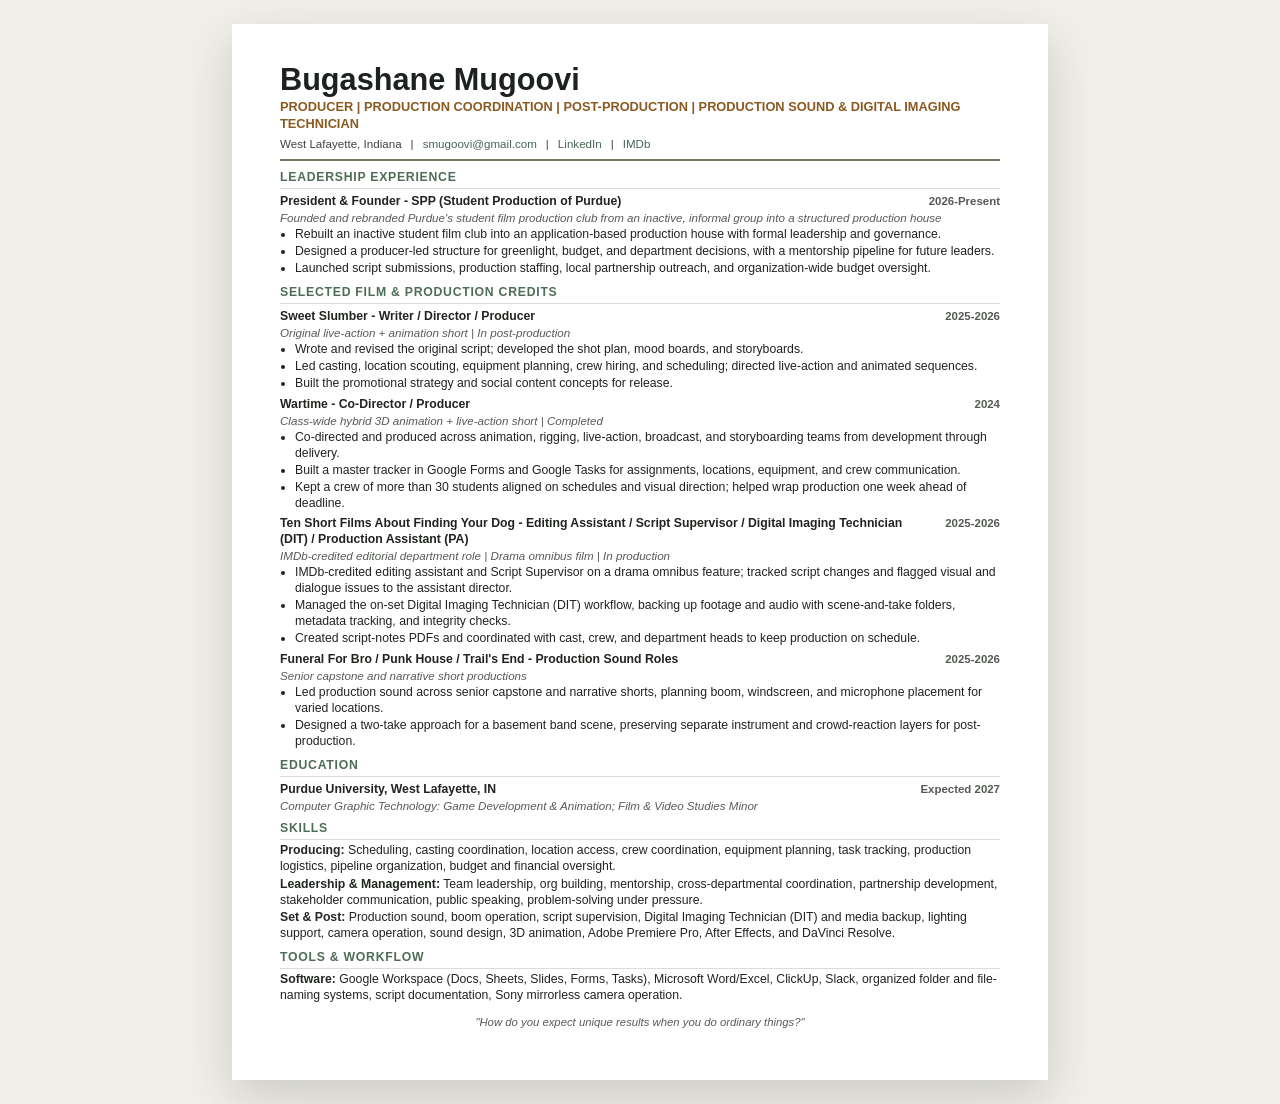
==== commit e499cfab: "Restructure filmography accordion" ====
--- a/Bugashane_Mugoovi_Resume.html
+++ b/Bugashane_Mugoovi_Resume.html
@@ -104,11 +104,6 @@
       </section>
 
       <section>
-        <h2>Additional Production Experience</h2>
-        <p class="skill-line"><strong>Live Event Recording - Camera Operator:</strong> Purdue theatre and dance productions including The Snow and PCDC Winter Works. Operated Sony mirrorless cameras and made real-time framing decisions.</p>
-      </section>
-
-      <section>
         <h2>Skills</h2>
         <p class="skill-line"><strong>Producing:</strong> Scheduling, casting coordination, location access, crew coordination, equipment planning, task tracking, production logistics, pipeline organization, budget and financial oversight.</p>
         <p class="skill-line"><strong>Leadership &amp; Management:</strong> Team leadership, org building, mentorship, cross-departmental coordination, partnership development, stakeholder communication, public speaking, problem-solving under pressure.</p>
